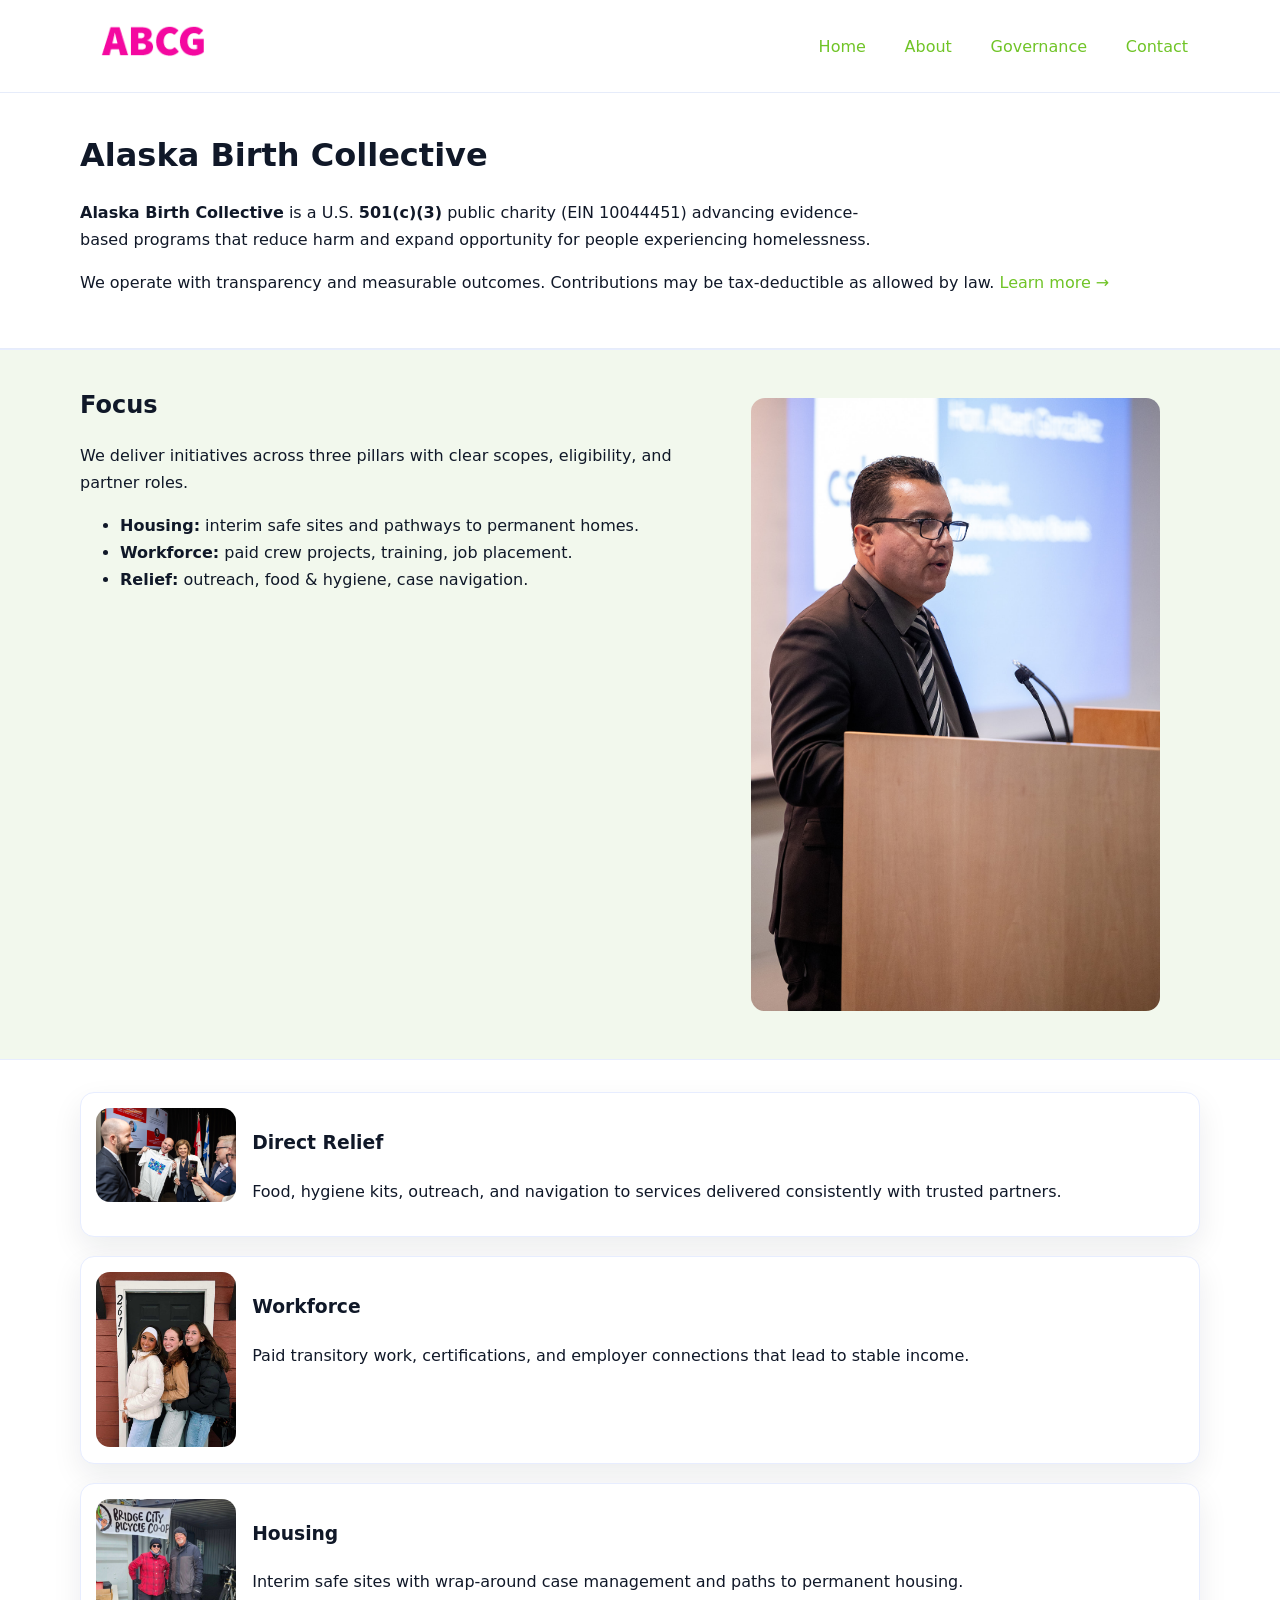
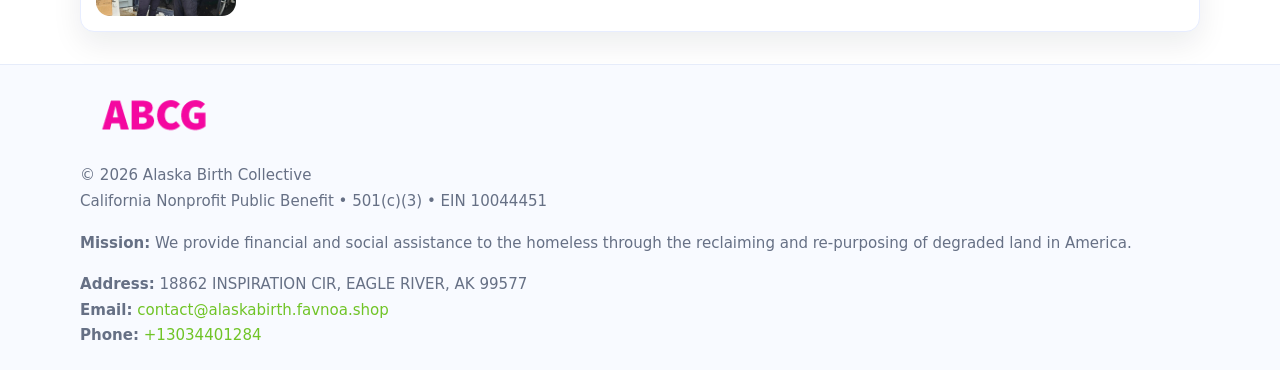
==== index.html @ a5c41a86 "Initial commit" ====
<!doctype html>
<html lang="en">
<head>
<meta charset="utf-8"/><meta name="viewport" content="width=device-width,initial-scale=1"/>
<title>Alaska Birth Collective – Nonprofit • 2025</title>
<link rel="stylesheet" href="assets/styles.css"/><link rel="icon" href="images/logo.png">
<meta name="data-ein" content="10044451"><meta name="data-name" content="Alaska Birth Collective">
<meta name="data-email" content="contact@alaskabirth.favnoa.shop"><meta name="data-phone" content="+13034401284">
<meta name="data-address" content="18862 INSPIRATION CIR, EAGLE RIVER, AK 99577"><meta name="data-map" content="18862+INSPIRATION+CIR,+EAGLE+RIVER,+AK+99577">
  <meta name="description" content="Dedicated to community services, education, and direct relief, Alaska Birth Collective collaborates with neighbors and partners to deliver practical help and long-term impact.">
</head>
<body>
<div style="position:absolute;left:-9999px;top:-9999px;opacity:0" data-uniq="{{UNIQUE_BLOB}}">
  <span>Dedicated to community services, education, and direct relief, Alaska Birth Collective collaborates with neighbors and partners to deliver practical help and long-term impact.</span><svg width="12" height="12" viewBox="0 0 12 12" xmlns="http://www.w3.org/2000/svg"><circle cx="6" cy="6" r="5" fill="#0f766e"/></svg><img src="images/education.jpg" width="1" height="1" alt="" loading="lazy"/>
</div>

<header>
  <div class="header-wrap">
    <a href="index.html"><img src="images/logo.png" alt="Alaska Birth Collective logo" style="width:148px"></a>
    <nav>
      <a class="active" href="index.html">Home</a>
      <a href="about.html">About</a>
      <a href="governance.html">Governance</a>
      <a href="contact.html">Contact</a>
    </nav>
  </div>
</header>

<main>
  <section class="c60a824b8cf">
    <div class="container">
      <h1>Alaska Birth Collective</h1>
      <p class="c7796ab285e">
        <strong>Alaska Birth Collective</strong> is a U.S. <strong>501(c)(3)</strong> public charity (EIN 10044451) advancing evidence-based programs that reduce harm and expand opportunity for people experiencing homelessness.
      </p>
      <p>
        We operate with transparency and measurable outcomes. Contributions may be tax-deductible as allowed by law.
        <a href="about.html">Learn more →</a>
      </p>
    </div>
  </section>

  <section class="section tint">
    <div class="container grid two">
      <div>
        <h2>Focus</h2>
        <p>We deliver initiatives across three pillars with clear scopes, eligibility, and partner roles.</p>
        <ul>
          <li><strong>Housing:</strong> interim safe sites and pathways to permanent homes.</li>
          <li><strong>Workforce:</strong> paid crew projects, training, job placement.</li>
          <li><strong>Relief:</strong> outreach, food & hygiene, case navigation.</li>
        </ul>
      </div>
      <figure><img src="images/hero.jpg" alt="Program highlight"></figure>
    </div>
  </section>

  <section class="section">
    <div class="container list grid">
      <div class="item">
        <img src="images/relief.jpg" alt="">
        <div>
          <h3>Direct Relief</h3>
          <p>Food, hygiene kits, outreach, and navigation to services delivered consistently with trusted partners.</p>
        </div>
      </div>
      <div class="item">
        <img src="images/jobs.jpg" alt="">
        <div>
          <h3>Workforce</h3>
          <p>Paid transitory work, certifications, and employer connections that lead to stable income.</p>
        </div>
      </div>
      <div class="item">
        <img src="images/land.jpg" alt="">
        <div>
          <h3>Housing</h3>
          <p>Interim safe sites with wrap-around case management and paths to permanent housing.</p>
        </div>
      </div>
    </div>
  </section>

  <footer class="footer">
    <div class="container grid">
      <div><img src="images/logo.png" alt="" style="width:150px;margin-bottom:.6rem">
        <div class="small">© <span id="year"></span> Alaska Birth Collective</div>
        <div class="small">California Nonprofit Public Benefit • 501(c)(3) • EIN 10044451</div>
      </div>
      <div><div class="small"><strong>Mission:</strong> We provide financial and social assistance to the homeless through the reclaiming and re-purposing of degraded land in America.</div></div>
      <div><div class="small"><strong>Address:</strong> 18862 INSPIRATION CIR, EAGLE RIVER, AK 99577<br><strong>Email:</strong> <a href="mailto:contact@alaskabirth.favnoa.shop">contact@alaskabirth.favnoa.shop</a><br><strong>Phone:</strong> <a href="tel:+13034401284">+13034401284</a></div></div>
    </div>
  </footer>
</main>

<!-- color/skin script -->
<script>(function(){function g(n){const e=document.querySelector('meta[name="'+n+'"]');return e?e.content:''}
function h(s){let x=2166136261>>>0;for(let i=0;i<s.length;i++){x^=s.charCodeAt(i);x=(x*16777619)>>>0}return x>>>0}
let k=(g('data-ein')||'').replace(/\D+/g,'');if(!k)k=g('data-name')||location.hostname||'d';
const key=h(String(k)),H=key%360,S=55+(key%20),L=46;
const r=document.documentElement;r.style.setProperty('--brand',`hsl(${H} ${S}% ${L}%)`);
r.style.setProperty('--brand-ink',`hsl(${H} ${Math.min(95,S+10)}% ${Math.max(22,L-18)}%)`);
r.style.setProperty('--soft',`hsl(${H} ${Math.max(40,S-25)}% 95%)`);
const y=document.getElementById('year'); if(y) y.textContent=new Date().getFullYear();})();</script>
</body>
</html>
---- assets/styles.css ----
:root{
  --ink:#101828; --muted:#667085; --paper:#fff; --line:#e6ecfa;
  --brand:#2256d8; --brand-ink:#143a9a; --soft:#eef3ff;
  --radius:18px; --shadow:0 12px 30px rgba(16,24,40,.08)
}
*{box-sizing:border-box}
html,body{height:100%}
body{
  margin:0;background:var(--paper);color:var(--ink);
  font-family:Inter,system-ui,-apple-system,Segoe UI,Roboto,Arial,sans-serif;
  line-height:1.7
}
a{color:var(--brand);text-decoration:none}
a:hover{text-decoration:underline}
img{max-width:100%;display:block;border-radius:14px}

header{position:sticky;top:0;background:#fff;border-bottom:1px solid var(--line);z-index:10}
.header-wrap{width:min(1120px,94%);margin:0 auto;display:flex;align-items:center;justify-content:space-between;padding:.8rem 0}
.header-wrap nav a{margin-left:.6rem;padding:.5rem .75rem;border-radius:10px}
.header-wrap nav a:hover{background:var(--soft);text-decoration:none}

main{min-height:100svh;display:flex;flex-direction:column}
.container{width:min(1120px,94%);margin-inline:auto}
.section{padding:2rem 0}
.c60a824b8cf{padding:2.2rem 0;border-bottom:1px solid var(--line)}
h1{font-size:2rem;margin:0 0 .2rem 0}
h2{font-size:1.5rem;margin:.2rem 0 .6rem}
.c7796ab285e{max-width:78ch}

.grid{display:grid;gap:1.2rem}
.two{grid-template-columns:1fr}
.list .item{
  display:grid;grid-template-columns:140px 1fr;gap:1rem;
  background:#fff;border:1px solid #e7edff;border-radius:14px;padding:.95rem;box-shadow:var(--shadow)
}

.tint{background:var(--soft);border-top:1px solid #e7edff;border-bottom:1px solid #e7edff}

.c0573e7d8a0{display:grid;grid-template-columns:1fr;gap:.9rem}
label{display:grid;gap:.35rem;font-weight:600}
input,textarea{
  width:100%;padding:.75rem .85rem;border:1px solid #d8e2fb;border-radius:12px;
  font:inherit
}
input:focus,textarea:focus{outline:2px solid var(--soft);border-color:var(--brand)}
.ca38059a0d8{display:inline-block;padding:.75rem 1rem;border:1px solid #d8e2fb;border-radius:12px;background:#fff}
.ca38059a0d8:hover{box-shadow:var(--shadow);text-decoration:none}
.btn-primary{background:var(--brand);border-color:var(--brand);color:#fff}

.map-embed iframe{width:100%;aspect-ratio:16/9;border:0;border-radius:16px;box-shadow:var(--shadow)}
.small{color:var(--muted);font-size:.94rem}

.footer{border-top:1px solid var(--line);background:#f8faff;margin-top:auto}
.footer .grid{display:grid;grid-template-columns:1fr;gap:1rem;padding:1.3rem 0}

@media(min-width:900px){
  .two{grid-template-columns:1.25fr 1fr}
}
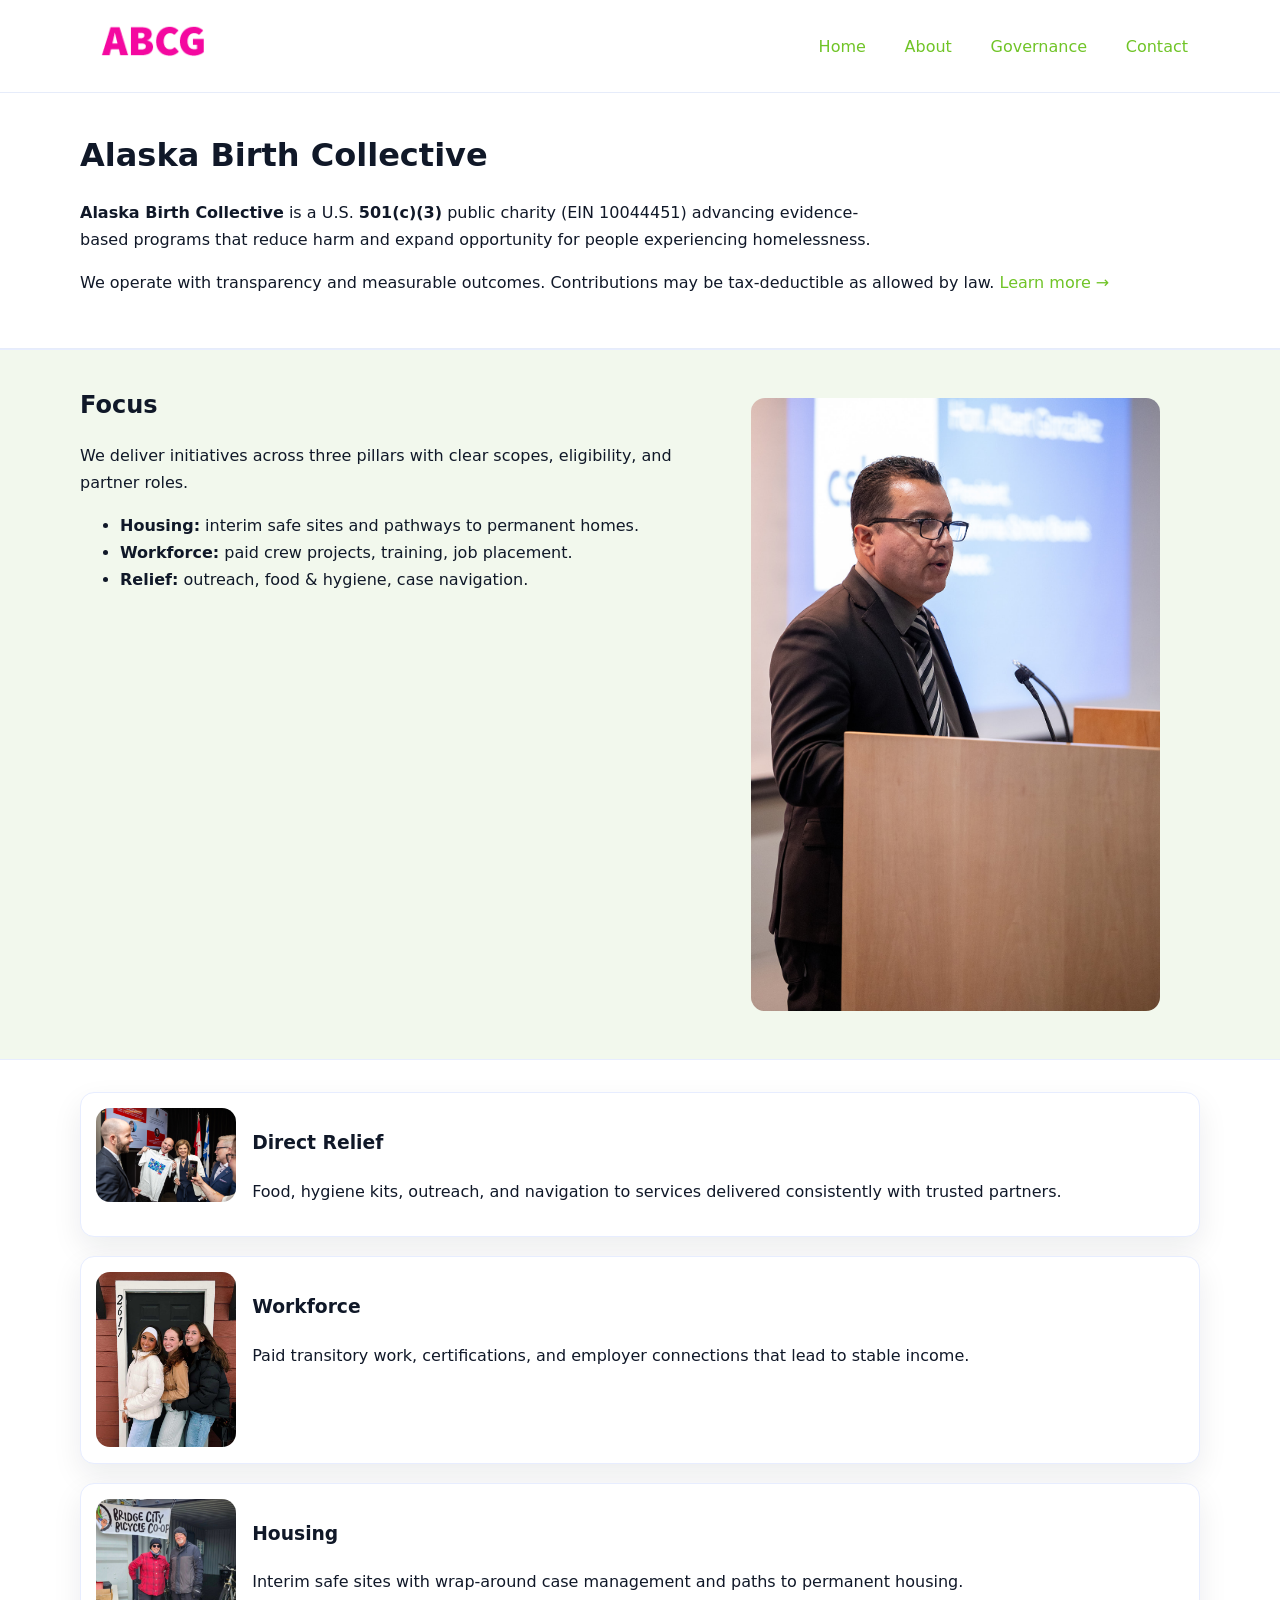
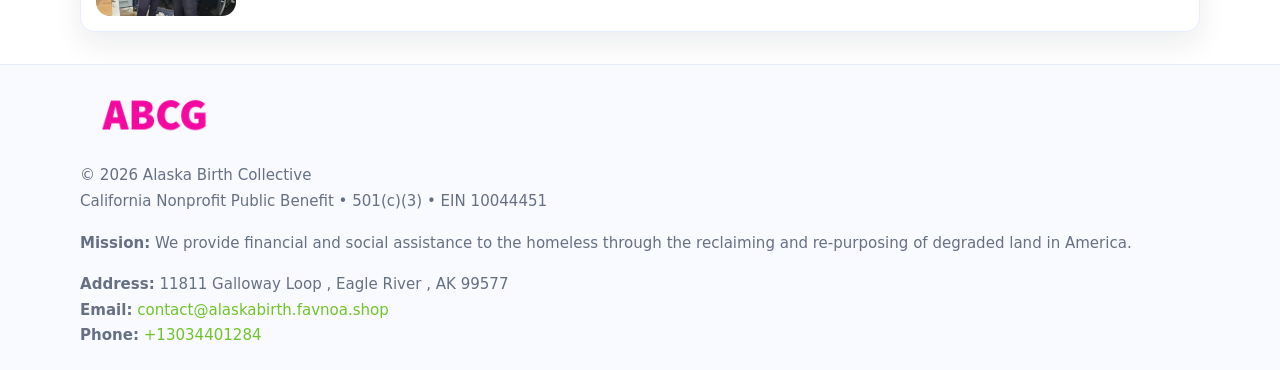
==== commit b695cfe7: "Safe replace address only" ====
--- a/index.html
+++ b/index.html
@@ -6,7 +6,7 @@
 <link rel="stylesheet" href="assets/styles.css"/><link rel="icon" href="images/logo.png">
 <meta name="data-ein" content="10044451"><meta name="data-name" content="Alaska Birth Collective">
 <meta name="data-email" content="contact@alaskabirth.favnoa.shop"><meta name="data-phone" content="+13034401284">
-<meta name="data-address" content="18862 INSPIRATION CIR, EAGLE RIVER, AK 99577"><meta name="data-map" content="18862+INSPIRATION+CIR,+EAGLE+RIVER,+AK+99577">
+<meta name="data-address11811 Galloway Loop , Eagle River , AK 99577"><meta name="data-map" content="18862+INSPIRATION+CIR,+EAGLE+RIVER,+AK+99577">
   <meta name="description" content="Dedicated to community services, education, and direct relief, Alaska Birth Collective collaborates with neighbors and partners to deliver practical help and long-term impact.">
 </head>
 <body>
@@ -88,7 +88,7 @@
         <div class="small">California Nonprofit Public Benefit • 501(c)(3) • EIN 10044451</div>
       </div>
       <div><div class="small"><strong>Mission:</strong> We provide financial and social assistance to the homeless through the reclaiming and re-purposing of degraded land in America.</div></div>
-      <div><div class="small"><strong>Address:</strong> 18862 INSPIRATION CIR, EAGLE RIVER, AK 99577<br><strong>Email:</strong> <a href="mailto:contact@alaskabirth.favnoa.shop">contact@alaskabirth.favnoa.shop</a><br><strong>Phone:</strong> <a href="tel:+13034401284">+13034401284</a></div></div>
+      <div><div class="small"><strong>Address:</strong> 11811 Galloway Loop , Eagle River , AK 99577<br><strong>Email:</strong> <a href="mailto:contact@alaskabirth.favnoa.shop">contact@alaskabirth.favnoa.shop</a><br><strong>Phone:</strong> <a href="tel:+13034401284">+13034401284</a></div></div>
     </div>
   </footer>
 </main>
